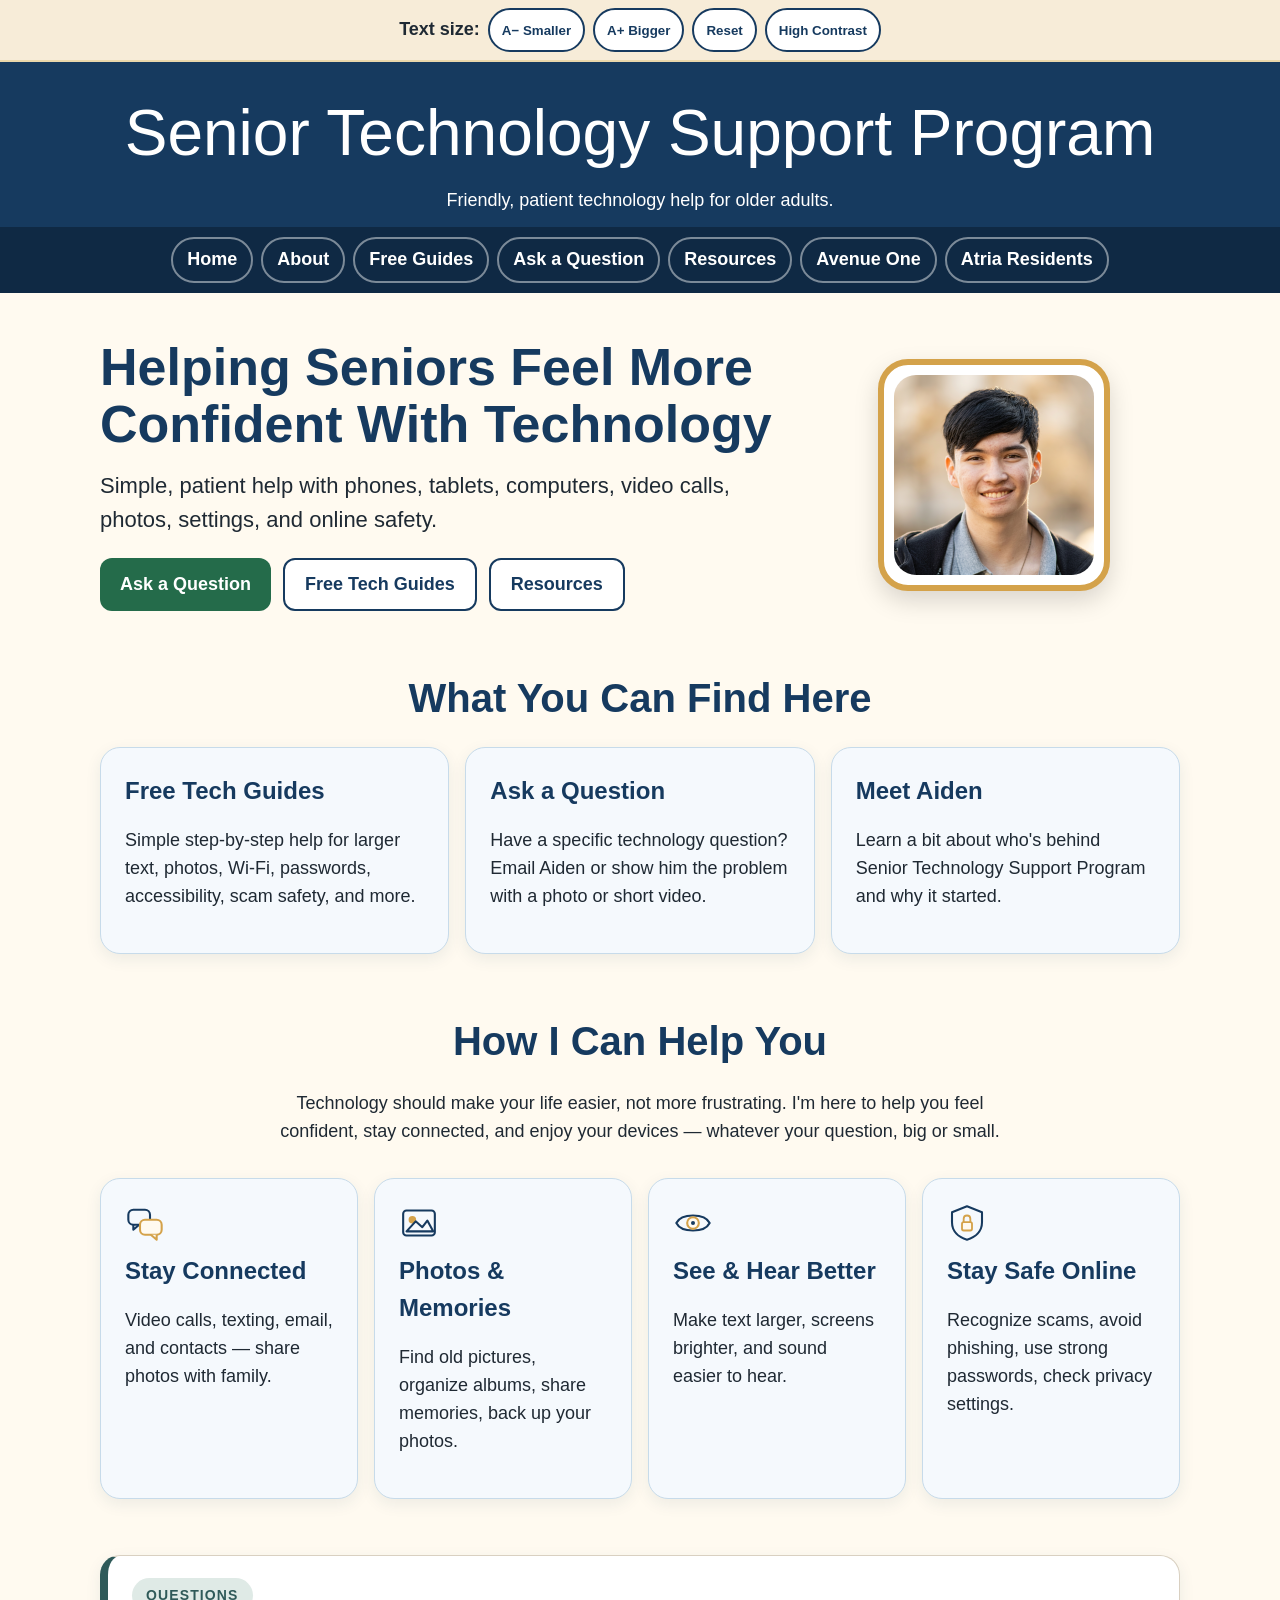
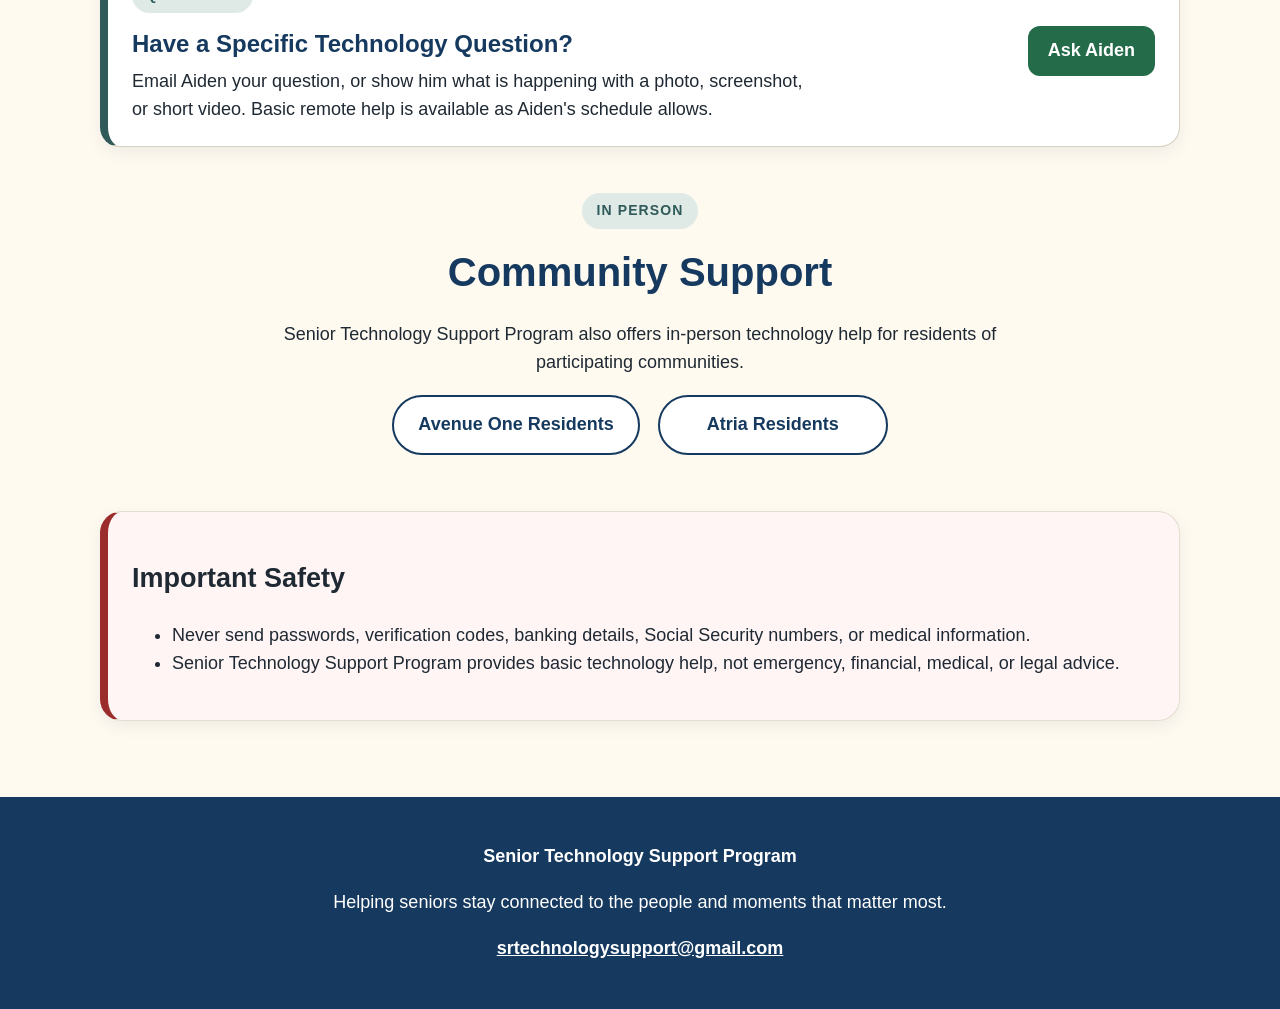
==== index.html @ 153399c8 "Add files via upload" ====
<!doctype html><html lang="en"><head><meta charset="utf-8"><meta name="viewport" content="width=device-width,initial-scale=1">
<title>Home | Senior Technology Support Program</title>
<meta name="description" content="Free, friendly technology help for seniors — simple guides, email support, and practical help with phones, tablets, computers, photos, settings, and online safety.">
<meta property="og:title" content="Senior Technology Support Program — Friendly Tech Help for Seniors">
<meta property="og:description" content="Free, friendly technology help for seniors — simple guides for phones, tablets, texting, video calls, and online safety.">
<meta property="og:type" content="website">
<meta property="og:url" content="https://seniortechsupport.github.io/index.html">
<meta property="og:image" content="https://seniortechsupport.github.io/assets/aiden.png">
<link rel="icon" href="data:image/svg+xml,%3Csvg xmlns='http://www.w3.org/2000/svg' viewBox='0 0 64 64'%3E%3Crect width='64' height='64' rx='14' fill='%23163a5f'/%3E%3Ctext x='32' y='43' font-size='28' font-family='Arial' fill='white' text-anchor='middle' font-weight='700'%3EST%3C/text%3E%3C/svg%3E">
<link rel="stylesheet" href="assets/style.css"></head><body>
<a class="skip-link" href="#main-content">Skip to main content</a>
<div class="accessibility"><strong>Text size:</strong>
<button onclick="changeTextSize(-1)">A− Smaller</button><button onclick="changeTextSize(1)">A+ Bigger</button><button onclick="resetTextSize()">Reset</button>
<button id="contrastToggle" onclick="toggleContrast()">High Contrast</button></div>
<header><div class="brand"><h1>Senior Technology Support Program</h1><p>Friendly, patient technology help for older adults.</p></div>
<nav>
<a href="index.html">Home</a><a href="about.html">About</a><a href="guides.html">Free Guides</a>
<a href="request-help.html">Ask a Question</a><a href="resources.html">Resources</a><a href="avenue-one/index.html">Avenue One</a><a href="atria/index.html">Atria Residents</a>
</nav></header>
<main id="main-content">
<div class="container"><section class="hero">
<div><h2>Helping Seniors Feel More Confident With Technology</h2>
<p>Simple, patient help with phones, tablets, computers, video calls, photos, settings, and online safety.</p>
<div class="buttons"><a class="btn green" href="request-help.html">Ask a Question</a>
<a class="btn secondary" href="guides.html">Free Tech Guides</a>
<a class="btn secondary" href="resources.html">Resources</a></div></div>
<div class="photo"><img src="assets/aiden.png" alt="Aiden O'Neill smiling"></div>
</section>

<section><h2 class="section-title">What You Can Find Here</h2><div class="grid">
<a class="tile" href="guides.html"><h3>Free Tech Guides</h3><p>Simple step-by-step help for larger text, photos, Wi-Fi, passwords, accessibility, scam safety, and more.</p></a>
<a class="tile" href="request-help.html"><h3>Ask a Question</h3><p>Have a specific technology question? Email Aiden or show him the problem with a photo or short video.</p></a>
<a class="tile" href="about.html"><h3>Meet Aiden</h3><p>Learn a bit about who's behind Senior Technology Support Program and why it started.</p></a>
</div></section>
<section id="help"><h2 class="section-title">How I Can Help You</h2>
<p style="text-align:center;max-width:720px;margin:0 auto">Technology should make your life easier, not more frustrating. I'm here to help you feel confident, stay connected, and enjoy your devices — whatever your question, big or small.</p>
<div class="grid" style="margin-top:32px">
<div class="tile"><svg viewBox="0 0 48 48" width="40" height="40"><rect x="4" y="8" width="26" height="18" rx="6" fill="none" stroke="#163a5f" stroke-width="2.5"/><path d="M10,26 L10,32 L17,26" fill="none" stroke="#163a5f" stroke-width="2.5" stroke-linejoin="round"/><rect x="18" y="20" width="26" height="18" rx="6" fill="#fffaf0" stroke="#d4a24a" stroke-width="2.5"/><path d="M38,38 L38,44 L31,38" fill="#fffaf0" stroke="#d4a24a" stroke-width="2.5" stroke-linejoin="round"/></svg>
<h3>Stay Connected</h3><p>Video calls, texting, email, and contacts — share photos with family.</p></div>
<div class="tile"><svg viewBox="0 0 48 48" width="40" height="40"><rect x="5" y="9" width="38" height="30" rx="4" fill="none" stroke="#163a5f" stroke-width="2.5"/><circle cx="16" cy="20" r="4.5" fill="#d4a24a"/><path d="M9,34 L20,22 L28,29 L34,21 L41,34 Z" fill="none" stroke="#163a5f" stroke-width="2.5" stroke-linejoin="round"/></svg>
<h3>Photos &amp; Memories</h3><p>Find old pictures, organize albums, share memories, back up your photos.</p></div>
<div class="tile"><svg viewBox="0 0 48 48" width="40" height="40"><path d="M4,24 C10,12 38,12 44,24 C38,36 10,36 4,24 Z" fill="none" stroke="#163a5f" stroke-width="2.5" stroke-linejoin="round"/><circle cx="24" cy="24" r="7" fill="#fffaf0" stroke="#d4a24a" stroke-width="2.5"/><circle cx="24" cy="24" r="2.4" fill="#163a5f"/></svg>
<h3>See &amp; Hear Better</h3><p>Make text larger, screens brighter, and sound easier to hear.</p></div>
<div class="tile"><svg viewBox="0 0 48 48" width="40" height="40"><path d="M24,4 L42,11 L42,23 C42,34 34,41 24,44 C14,41 6,34 6,23 L6,11 Z" fill="none" stroke="#163a5f" stroke-width="2.5" stroke-linejoin="round"/><rect x="18" y="23" width="12" height="10" rx="2" fill="#fffaf0" stroke="#d4a24a" stroke-width="2.2"/><path d="M20,23 L20,19 Q20,15 24,15 Q28,15 28,19 L28,23" fill="none" stroke="#d4a24a" stroke-width="2.2"/></svg>
<h3>Stay Safe Online</h3><p>Recognize scams, avoid phishing, use strong passwords, check privacy settings.</p></div>
</div>
</section>
<section><div class="shared-help-strip"><div><span class="section-kicker">Questions</span>
<h3>Have a Specific Technology Question?</h3>
<p>Email Aiden your question, or show him what is happening with a photo, screenshot, or short video. Basic remote help is available as Aiden's schedule allows.</p>
</div><a class="btn green" href="request-help.html#remote-options">Ask Aiden</a></div></section>
<section id="communities" class="inperson-footer-section">
<div style="text-align:center"><span class="section-kicker">In Person</span></div>
<h2 class="section-title">Community Support</h2>
<p style="text-align:center;max-width:760px;margin:0 auto 16px">Senior Technology Support Program also offers in-person technology help for residents of participating communities.</p>
<div class="community-bubble-links">
<a class="community-bubble" href="avenue-one/index.html">Avenue One Residents</a>
<a class="community-bubble" href="atria/index.html">Atria Residents</a>
</div>
</section>
<section><div class="card safety"><h2>Important Safety</h2><ul>
<li>Never send passwords, verification codes, banking details, Social Security numbers, or medical information.</li>
<li>Senior Technology Support Program provides basic technology help, not emergency, financial, medical, or legal advice.</li>
</ul></div></section></div>
</main>
<footer><p><strong>Senior Technology Support Program</strong></p>
<p>Helping seniors stay connected to the people and moments that matter most.</p>
<p><a href="mailto:srtechnologysupport@gmail.com">srtechnologysupport@gmail.com</a></p></footer>
<script src="assets/site.js"></script>
</body></html>
---- assets/style.css ----
:root{
  --navy:#163a5f; --navy2:#0f2944; --sky:#e7f2fb; --cream:#fffaf0;
  --gold:#d4a24a; --text:#1f2933; --muted:#5b6670; --white:#fff;
  --green:#246b4a; --sage:#dfeae6; --sage-dark:#2f5a59; --red:#9b2c2c; --font-scale:1;
}
*{box-sizing:border-box}
html{scroll-behavior:smooth}
body{margin:0;font-family:Arial,Helvetica,sans-serif;background:var(--cream);color:var(--text);
font-size:calc(18px * var(--font-scale));line-height:1.55}
a{color:var(--navy);font-weight:700}
a:focus,button:focus{outline:3px solid var(--gold);outline-offset:3px}
.accessibility{position:sticky;top:0;z-index:50;background:#f7ecd8;border-bottom:2px solid #ead7ab;
padding:8px 12px;display:flex;justify-content:center;gap:8px;flex-wrap:wrap;align-items:center}
.accessibility button{background:#fff;color:var(--navy);border:2px solid var(--navy);padding:8px 12px;
border-radius:999px;font-weight:700;cursor:pointer}
header{background:var(--navy);color:#fff}
.brand{width:min(1080px,92%);margin:auto;padding:22px 0 12px;text-align:center}
.brand h1{margin:0;font-size:clamp(34px,6vw,64px);font-weight:400}
.brand p{margin:4px 0 0}
nav{background:var(--navy2);display:flex;justify-content:center;gap:8px;flex-wrap:wrap;padding:10px}
nav a{color:#fff;text-decoration:none;padding:7px 14px;border-radius:999px;border:2px solid rgba(255,255,255,.45)}
nav a:hover{background:rgba(255,255,255,.15);border-color:#fff}
.container{width:min(1080px,92%);margin:auto}
.hero{display:grid;grid-template-columns:1.45fr .8fr;gap:32px;align-items:center;padding:46px 0 28px}
.hero h2{font-size:clamp(34px,5vw,52px);line-height:1.1;margin:0 0 16px;color:var(--navy)}
.hero p{font-size:calc(22px * var(--font-scale));margin:0 0 18px}
.photo{max-width:330px;margin:auto;background:#fff;border:6px solid var(--gold);border-radius:30px;padding:10px;
box-shadow:0 10px 25px rgba(0,0,0,.15)}
.photo img{width:100%;display:block;border-radius:22px}
.buttons{display:flex;gap:12px;flex-wrap:wrap;margin-top:20px}
.btn{display:inline-block;text-decoration:none;background:var(--navy);color:#fff;padding:14px 20px;border-radius:12px}
.btn.secondary{background:#fff;color:var(--navy);border:2px solid var(--navy)}
.btn.green{background:var(--green)}
section{padding:28px 0}
h2.section-title{text-align:center;color:var(--navy);font-size:clamp(30px,4vw,40px);margin:0 0 18px}
.card{background:#fff;border:1px solid #e4dccf;border-radius:22px;padding:24px;box-shadow:0 6px 20px rgba(0,0,0,.07);margin-bottom:18px}
.grid{display:grid;grid-template-columns:repeat(auto-fit,minmax(240px,1fr));gap:16px}
.tile{background:var(--sky);border:1px solid #b9d4e8;border-radius:20px;padding:20px;display:block;text-decoration:none;color:var(--text);transition:box-shadow .15s,transform .15s}
.tile h3{color:var(--navy);margin:0 0 8px;font-size:calc(23px * var(--font-scale))}
a.tile:hover,a.tile:focus{box-shadow:0 8px 20px rgba(0,0,0,.12);transform:translateY(-2px)}
a.tile p{color:var(--text);font-weight:400}
.tile-cta{color:var(--navy) !important;font-weight:700 !important;margin-top:10px !important}
.notice{background:#fff4dc;border:3px solid var(--gold);text-align:center}
.badge{display:inline-block;background:var(--green);color:#fff;padding:7px 12px;border-radius:999px;font-weight:700}
.session-grid{display:grid;grid-template-columns:repeat(auto-fit,minmax(230px,1fr));gap:14px;margin-top:16px}
.session{background:#fff;border:1px solid #ead7ab;border-radius:16px;padding:18px}
.session strong{display:block;color:var(--navy);font-size:calc(22px * var(--font-scale))}
details{background:#fff;border:2px solid #b9d4e8;border-radius:18px;padding:14px 18px;margin-bottom:14px;transition:box-shadow .15s}
details[open]{box-shadow:0 6px 18px rgba(0,0,0,.08)}
summary{cursor:pointer;font-weight:700;color:var(--navy);font-size:calc(21px * var(--font-scale));
list-style:none;display:flex;align-items:center;justify-content:space-between;gap:14px;padding:6px 4px;flex-wrap:wrap;border-radius:12px}
summary::-webkit-details-marker{display:none}
summary::marker{content:""}
summary:hover,summary:focus{background:var(--sky)}
summary::after{content:"▼ Tap to Open";flex-shrink:0;font-size:calc(15px * var(--font-scale));font-weight:700;
color:#fff;background:var(--navy);padding:8px 14px;border-radius:999px;white-space:nowrap}
details[open] summary::after{content:"▲ Tap to Close";background:var(--green)}
details ol,details ul{margin-top:14px}
.safety{border-left:8px solid var(--red);background:#fff5f5}
.note{background:#f4f9ff;border-left:6px solid #b9d4e8;padding:14px 16px;border-radius:12px}
footer{background:var(--navy);color:#fff;text-align:center;padding:28px 18px;margin-top:30px}
footer a{color:#fff}
ul.clean{padding-left:20px}
.page-head{padding:38px 0 14px;text-align:center}
.page-head h2{font-size:clamp(34px,5vw,48px);color:var(--navy);margin:0 0 8px}
.resource-list a{display:block;margin:8px 0}
@media(max-width:760px){.hero{grid-template-columns:1fr;text-align:center}.buttons{justify-content:center}}
@media print{.accessibility,nav,.buttons,.guide-actions,.modal-nav,.modal-close{display:none !important}body{background:#fff;font-size:12pt}.card,details{box-shadow:none}}

/* Picture guides */
.eyebrow{color:var(--gold);font-weight:700;letter-spacing:.03em;margin-bottom:6px}
.guides-grid{display:grid;grid-template-columns:repeat(3,1fr);gap:28px;margin-top:28px}
@media(max-width:900px){.guides-grid{grid-template-columns:repeat(2,1fr)}}
@media(max-width:600px){.guides-grid{grid-template-columns:1fr}}
.guide-card{background:var(--sky);border:1px solid #b9d4e8;border-radius:20px;padding:20px;display:flex;flex-direction:column;gap:12px;
box-shadow:0 4px 14px rgba(22,58,95,.08);transition:transform .15s,box-shadow .15s}
.guide-card:hover{transform:translateY(-2px);box-shadow:0 8px 20px rgba(22,58,95,.14)}
.guide-card h3{margin:2px 0 0;color:var(--navy);font-size:calc(21px * var(--font-scale))}
.guide-thumb{background:#0f1f3d;border-radius:12px;padding:10px;cursor:pointer;border:none;width:100%;max-width:200px;margin:0 auto;display:block}
.guide-thumb:hover{outline:2px solid var(--navy)}
.guide-thumb:focus{outline:3px solid var(--gold);outline-offset:3px}
.guide-thumb svg{width:100%;height:auto;display:block;border-radius:6px}
.step-count{font-size:calc(14px * var(--font-scale));font-weight:700;color:#b9791f;margin:-4px 0 0;text-align:center}
.guide-card p.caption{margin:0;font-size:calc(16px * var(--font-scale));color:var(--text)}
.guide-actions{display:flex;gap:8px;flex-wrap:wrap;margin-top:auto}
.chip-btn{background:#fff;border:2px solid var(--navy);color:var(--navy);border-radius:999px;padding:8px 14px;font-weight:700;font-size:calc(15px * var(--font-scale));cursor:pointer}
.chip-btn:hover{background:var(--sky)}
.modal-backdrop{display:none;position:fixed;inset:0;background:rgba(6,14,32,.82);z-index:1000;align-items:center;justify-content:center;padding:20px}
.modal-backdrop.open{display:flex}
.modal{background:#fff;border-radius:20px;max-width:420px;width:100%;padding:20px;max-height:94vh;overflow:auto;position:relative}
.modal-close{position:absolute;top:12px;right:12px;background:var(--navy);color:#fff;border:none;border-radius:50%;width:44px;height:44px;font-size:1.3rem;cursor:pointer}
.modal h3{margin-top:0;padding-right:40px;color:var(--navy)}
#modalSvgHolder{max-width:210px;margin:0 auto}
#modalSvgHolder svg{width:100%;height:auto;display:block}
.modal-caption{font-size:calc(18px * var(--font-scale));margin:12px 0}
.modal-nav{display:flex;justify-content:space-between;gap:10px;margin-top:16px}
.modal-nav button{flex:1;padding:14px;border-radius:12px;font-weight:800;font-size:calc(17px * var(--font-scale));cursor:pointer;border:2px solid var(--navy);background:#fff;color:var(--navy)}
.modal-nav button:disabled{opacity:.35;cursor:default}
.modal-nav button.primary{background:var(--navy);color:#fff}
.step-dots{text-align:center;font-weight:700;color:var(--navy);margin-top:6px}

/* Help request form */
.help-form{display:flex;flex-direction:column;gap:18px;max-width:520px;margin:20px auto 0}
.help-form label{font-weight:700;color:var(--navy);font-size:calc(17px * var(--font-scale));display:flex;flex-direction:column;gap:6px}
.help-form input,.help-form select,.help-form textarea{font-size:calc(17px * var(--font-scale));padding:12px 14px;
border:2px solid #b9d4e8;border-radius:10px;font-family:inherit;color:var(--text);background:#fff;width:100%}
.help-form textarea{resize:vertical}
.help-form button{align-self:flex-start;font-size:calc(17px * var(--font-scale));padding:14px 26px;border:none;border-radius:12px;cursor:pointer;margin-top:6px}

/* High contrast mode */
body.contrast{background:#0a1420;color:#f5f5f5}
body.contrast a{color:#9fc4ff}
body.contrast .accessibility{background:#000;border-bottom-color:#444}
body.contrast .accessibility button{background:#000;color:#fff;border-color:#fff}
body.contrast header{background:#000}
body.contrast .brand p{color:#f5f5f5}
body.contrast nav{background:#000}
body.contrast nav a{color:#fff;border-color:rgba(255,255,255,.5)}
body.contrast nav a:hover{background:rgba(255,255,255,.25);border-color:#fff}
body.contrast .hero h2{color:#ffd166}
body.contrast .hero p{color:#f5f5f5}
body.contrast .photo{border-color:#ffd166;background:#000}
body.contrast .btn{background:#ffd166;color:#0a1420}
body.contrast .btn.secondary{background:#000;color:#fff;border:2px solid #fff}
body.contrast .btn.green{background:#5ec98d;color:#04150c}
body.contrast h2.section-title{color:#ffd166}
body.contrast .page-head h2{color:#ffd166}
body.contrast .card{background:#111;border-color:#444;color:#f5f5f5}
body.contrast .tile{background:#111;border-color:#555}
body.contrast .tile h3{color:#ffd166}
body.contrast a.tile{color:#f5f5f5}
body.contrast .tile p{color:#e5e5e5}
body.contrast .tile li{color:#e5e5e5}
body.contrast .tile-cta{color:#9fc4ff !important}
body.contrast a.tile:hover,body.contrast a.tile:focus{box-shadow:0 0 0 2px #ffd166}
body.contrast .notice{background:#1a1400;border-color:#ffd166}
body.contrast .badge{background:#5ec98d;color:#04150c}
body.contrast .session{background:#111;border-color:#555}
body.contrast .session strong{color:#ffd166}
body.contrast details{background:#111;border-color:#555}
body.contrast summary{color:#ffd166}
body.contrast summary:hover,body.contrast summary:focus{background:#1a1a1a}
body.contrast summary::after{background:#ffd166;color:#0a1420}
body.contrast details[open] summary::after{background:#5ec98d;color:#04150c}
body.contrast .safety{background:#1a0000;border-left-color:#ff8080}
body.contrast .note{background:#001522;border-left-color:#9fc4ff;color:#f5f5f5}
body.contrast footer{background:#000}
body.contrast footer a{color:#fff}
body.contrast .resource-list a{color:#9fc4ff}
body.contrast .eyebrow{color:#f0c26a}
body.contrast .guide-card{background:#111;border-color:#555}
body.contrast .guide-card h3{color:#ffd166}
body.contrast .step-count{color:#f0c26a}
body.contrast .guide-card p.caption{color:#e5e5e5}
body.contrast .chip-btn{color:#9fc4ff;border-color:#9fc4ff}
body.contrast .chip-btn:hover{background:#1a1a1a}
body.contrast .modal{background:#111;color:#f5f5f5}
body.contrast .modal h3{color:#ffd166}
body.contrast .step-dots{color:#ffd166}
body.contrast .modal-nav button{border-color:#9fc4ff;color:#9fc4ff;background:#111}
body.contrast .modal-nav button.primary{background:#ffd166;color:#0a1420;border-color:#ffd166}
body.contrast .help-form label{color:#ffd166}
body.contrast .help-form input,body.contrast .help-form select,body.contrast .help-form textarea{background:#111;color:#f5f5f5;border-color:#555}

/* Past session history is intentionally quieter than upcoming sessions. */
.past-sessions { margin-top: 8px; padding-top: 6px; }
.past-sessions > details { border: 1px solid #ddd6c9; background: rgba(255,255,255,.45); }
.past-sessions > details > summary { color: var(--muted); font-size: calc(18px * var(--font-scale)); }


/* Shared Senior Technology Support Program refinements */
.section-kicker{display:inline-block;background:var(--sage);color:var(--sage-dark);padding:7px 14px;border-radius:999px;font-weight:800;letter-spacing:.08em;text-transform:uppercase;font-size:calc(14px * var(--font-scale));margin-bottom:12px}
.shared-help-strip{background:#fff;border:1px solid #d9d0c1;border-left:8px solid var(--sage-dark);border-radius:20px;padding:22px 24px;display:flex;align-items:center;justify-content:space-between;gap:20px;flex-wrap:wrap;box-shadow:0 5px 16px rgba(0,0,0,.06)}
.shared-help-strip h3{color:var(--navy);margin:0 0 6px;font-size:calc(24px * var(--font-scale))}.shared-help-strip p{margin:0;max-width:690px}
.community-grid{display:grid;grid-template-columns:repeat(2,minmax(260px,1fr));gap:18px}.community-card{background:#fff;border:2px solid #d9d0c1;border-radius:22px;padding:24px;text-decoration:none;color:var(--text);box-shadow:0 5px 16px rgba(0,0,0,.06)}.community-card:hover,.community-card:focus{transform:translateY(-2px);box-shadow:0 9px 22px rgba(0,0,0,.10)}.community-card h3{color:var(--navy);margin:0 0 8px}.community-card .mini-label{display:inline-block;background:var(--sage);color:var(--sage-dark);padding:5px 10px;border-radius:999px;font-size:calc(13px * var(--font-scale));font-weight:800;margin-bottom:10px}
.remote-grid{display:grid;grid-template-columns:repeat(2,minmax(260px,1fr));gap:16px}.remote-card{background:#fff;border:2px solid #ddd3c1;border-radius:20px;padding:22px}.remote-card h3{color:var(--navy);margin:0 0 8px}.remote-card .best-for{display:inline-block;background:#fff4dc;border:1px solid var(--gold);border-radius:10px;padding:6px 10px;font-weight:700;color:var(--navy);margin:4px 0 10px}.remote-card p{margin:6px 0}.remote-card .card-link{display:inline-block;margin-top:10px;color:var(--sage-dark);font-weight:800}
.check-list{list-style:none;padding:0;margin:16px 0}.check-list li{position:relative;padding-left:34px;margin:12px 0}.check-list li:before{content:'✓';position:absolute;left:0;top:0;background:var(--sage);color:var(--sage-dark);width:24px;height:24px;border-radius:50%;display:grid;place-items:center;font-weight:900}
.quick-fixes details{border-color:#d9d0c1}.quick-fixes summary::after{content:'+';background:transparent;color:var(--sage-dark);font-size:1.4em;padding:0 6px}.quick-fixes details[open] summary::after{content:'−';background:transparent;color:var(--sage-dark)}
.community-links{margin-top:24px}.community-links .tile{background:#fff;border-color:#d9d0c1}.community-links .tile:nth-child(2){border-top:5px solid var(--sage-dark)}
body.contrast .section-kicker,body.contrast .community-card .mini-label{background:#5ec98d;color:#04150c}body.contrast .shared-help-strip{background:#111;border-color:#555}body.contrast .remote-card,body.contrast .community-card{background:#111;border-color:#555;color:#f5f5f5}
@media(max-width:760px){.community-grid,.remote-grid{grid-template-columns:1fr}.shared-help-strip{align-items:flex-start}}


/* Lower-key links to in-person communities on the public homepage. */
.inperson-footer-section{padding-top:18px}
.community-text-links{display:flex;justify-content:center;gap:14px;align-items:center;flex-wrap:wrap;margin:8px 0 0}
.community-text-links a{font-size:calc(18px * var(--font-scale));text-decoration:none}
.community-text-links span{color:var(--muted)}

/* Avenue One visit calendar: preserves the program record without
   making previous visits compete with the next upcoming session. */
.visit-calendar-section{margin-top:44px;padding-top:20px;border-top:1px solid #e4dccf}
.visit-calendar-details{background:rgba(255,255,255,.52);border:1px solid #ddd6c9}
.visit-calendar-details > summary{color:var(--muted);font-size:calc(18px * var(--font-scale))}
.visit-year{margin:18px 0 28px}
.visit-year h3{color:var(--navy);margin:0 0 10px}
.visit-month-grid{display:grid;grid-template-columns:repeat(6,minmax(88px,1fr));gap:10px}
.visit-month{background:#fff;border:1px solid #e1d9cc;border-radius:14px;padding:10px;text-align:center;min-height:74px}
.visit-month strong{display:block;color:var(--navy);font-size:calc(14px * var(--font-scale));margin-bottom:8px}
.visit-dates{display:flex;justify-content:center;gap:5px;flex-wrap:wrap}
.visit-date{display:inline-flex;align-items:center;justify-content:center;min-width:28px;height:28px;padding:0 6px;border-radius:999px;background:var(--sage);color:var(--sage-dark);font-weight:800;font-size:calc(13px * var(--font-scale))}
.visit-none{color:#bbb}
body.contrast .visit-month{background:#111;border-color:#555}
body.contrast .visit-date{background:#5ec98d;color:#04150c}
@media(max-width:800px){.visit-month-grid{grid-template-columns:repeat(3,minmax(88px,1fr))}}
@media(max-width:480px){.visit-month-grid{grid-template-columns:repeat(2,minmax(88px,1fr))}}


/* Homepage community links — large, senior-friendly bubble buttons */
.community-bubble-links{
  display:flex; justify-content:center; gap:18px; flex-wrap:wrap; margin-top:18px;
}
.community-bubble{
  display:inline-flex; align-items:center; justify-content:center;
  min-width:220px; min-height:58px; padding:14px 22px;
  border:2px solid var(--navy); border-radius:999px;
  background:#fff; color:var(--navy); text-decoration:none; font-weight:800;
  font-size:calc(18px * var(--font-scale));
}
.community-bubble:hover{background:var(--sky)}
body.contrast .community-bubble{background:#111;color:#fff;border-color:#fff}

/* Interactive Avenue One month-by-month calendar */
.interactive-calendar-card{
  background:#fff; border:1px solid #dfd5c5; border-radius:22px;
  padding:20px; box-shadow:0 6px 18px rgba(0,0,0,.06);
  max-width:860px; margin:0 auto;
}
.calendar-toolbar{
  display:grid; grid-template-columns:auto 1fr auto; gap:14px; align-items:center; margin-bottom:16px;
}
.calendar-month-label{
  margin:0; text-align:center; color:var(--navy); font-size:calc(24px * var(--font-scale));
}
.calendar-nav{
  background:#fff; color:var(--navy); border:2px solid var(--navy);
  border-radius:999px; padding:10px 16px; font-weight:800; cursor:pointer;
}
.calendar-nav:disabled{opacity:.35; cursor:not-allowed}
.calendar-weekdays,.calendar-grid{
  display:grid; grid-template-columns:repeat(7,1fr); gap:8px;
}
.calendar-weekdays{
  color:var(--muted); font-weight:800; text-align:center; margin-bottom:8px;
  font-size:calc(14px * var(--font-scale));
}
.calendar-cell{
  min-height:64px; border:1px solid #e7dfd2; border-radius:14px;
  display:flex; align-items:center; justify-content:center; background:#fff;
}
.calendar-blank{border-color:transparent;background:transparent}
.calendar-day-number{
  width:40px;height:40px;border-radius:12px;display:flex;align-items:center;justify-content:center;
  font-weight:700;color:var(--text);
}
.calendar-cell.has-visit{background:var(--sage)}
.calendar-cell.has-visit .calendar-day-number{
  background:var(--sage-dark); color:#fff; font-weight:900;
}
.calendar-legend{
  display:flex;align-items:center;justify-content:center;gap:8px;color:var(--muted);margin:16px 0 0;
}
.calendar-dot{
  width:16px;height:16px;border-radius:4px;background:var(--sage-dark);display:inline-block;
}
body.contrast .interactive-calendar-card{background:#111;border-color:#555}
body.contrast .calendar-cell{background:#111;border-color:#555}
body.contrast .calendar-cell.has-visit{background:#214c39}
body.contrast .calendar-day-number{color:#fff}
@media(max-width:650px){
  .calendar-toolbar{grid-template-columns:1fr 1fr;grid-template-areas:"label label" "prev next"}
  .calendar-month-label{grid-area:label}
  #calPrev{grid-area:prev} #calNext{grid-area:next}
  .calendar-cell{min-height:48px}
  .calendar-day-number{width:34px;height:34px}
}


/* ============================================================
   FINAL ACCESSIBILITY + SENIOR-USABILITY PASS
   ============================================================ */

/* Screen-reader/keyboard skip link */
.skip-link{
  position:absolute;
  left:12px;
  top:-60px;
  z-index:9999;
  background:#fff;
  color:var(--navy);
  border:3px solid var(--navy);
  border-radius:10px;
  padding:10px 14px;
  font-weight:800;
  text-decoration:none;
}
.skip-link:focus{top:12px}
body.contrast .skip-link{background:#000;color:#fff;border-color:#ffd166}

/* Strong keyboard focus */
a:focus-visible,
button:focus-visible,
input:focus-visible,
select:focus-visible,
textarea:focus-visible,
summary:focus-visible{
  outline:3px solid var(--gold);
  outline-offset:3px;
}
body.contrast a:focus-visible,
body.contrast button:focus-visible,
body.contrast input:focus-visible,
body.contrast select:focus-visible,
body.contrast textarea:focus-visible,
body.contrast summary:focus-visible{
  outline-color:#ffd166;
}

/* Tap targets */
nav a,.btn,.chip-btn,.calendar-nav,.accessibility button{
  min-height:44px;
  display:inline-flex;
  align-items:center;
  justify-content:center;
}

/* High contrast coverage for newer components */
body.contrast .shared-help-strip,
body.contrast .remote-card,
body.contrast .community-card,
body.contrast .interactive-calendar-card,
body.contrast .visit-calendar-details,
body.contrast .community-bubble{
  background:#111 !important;
  border-color:#666 !important;
  color:#f5f5f5 !important;
}
body.contrast .shared-help-strip h3,
body.contrast .remote-card h3,
body.contrast .community-card h3,
body.contrast .card h2,
body.contrast .card h3,
body.contrast .calendar-month-label{
  color:#ffd166 !important;
}
body.contrast .shared-help-strip p,
body.contrast .remote-card p,
body.contrast .community-card p,
body.contrast .calendar-legend,
body.contrast .calendar-weekdays,
body.contrast .community-bubble,
body.contrast [style*="color:var(--muted)"]{
  color:#f5f5f5 !important;
}
body.contrast .remote-card .best-for{
  background:#2a2100;
  border-color:#ffd166;
  color:#fff4c2;
}
body.contrast .remote-card .card-link,
body.contrast .community-text-links a{
  color:#9fc4ff !important;
}
body.contrast .calendar-nav{
  background:#000;
  color:#fff;
  border-color:#fff;
}
body.contrast .calendar-nav:disabled{color:#aaa;border-color:#777}
body.contrast .calendar-cell{
  background:#111;
  border-color:#555;
}
body.contrast .calendar-cell.has-visit{background:#214c39}
body.contrast .calendar-cell.has-visit .calendar-day-number{background:#5ec98d;color:#04150c}
body.contrast .calendar-day-number{color:#fff}
body.contrast .calendar-dot{background:#5ec98d}
body.contrast .quick-fixes summary::after{color:#ffd166}
body.contrast .check-list li:before{background:#5ec98d;color:#04150c}

/* Make community links clearer and less crowded */
.community-bubble-links{
  display:flex;
  justify-content:center;
  gap:18px;
  flex-wrap:wrap;
  margin-top:18px;
}
.community-bubble{
  min-width:230px;
  min-height:60px;
  padding:14px 24px;
  border:2px solid var(--navy);
  border-radius:999px;
  background:#fff;
  color:var(--navy);
  text-decoration:none;
  font-weight:800;
  text-align:center;
}

/* Guide-print utility */
.print-guide{
  margin-top:14px;
}
@media print{
  .skip-link,.accessibility,nav,.print-guide,.site-footer-actions{display:none !important}
}


/* ============================================================
   SENIOR-FRIENDLY GUIDE FINDER + ACCESSIBILITY MINI-GUIDES
   ============================================================ */
.guide-section-intro{
  text-align:center;
  max-width:760px;
  margin:0 auto 20px;
  color:var(--muted);
}
.guide-start-grid{
  display:grid;
  grid-template-columns:repeat(3,minmax(220px,1fr));
  gap:16px;
  margin-top:24px;
}
.guide-start-card{
  display:flex;
  flex-direction:column;
  gap:6px;
  min-height:118px;
  padding:20px;
  border:2px solid var(--blue-border, #b9d4e8);
  border-radius:20px;
  background:#fff;
  text-decoration:none;
  color:var(--text);
}
.guide-start-card strong{
  color:var(--navy);
  font-size:calc(21px * var(--font-scale));
}
.guide-start-card span{color:var(--muted)}
.guide-start-card:hover{background:var(--sky);border-color:var(--navy)}
.mini-guides-section{margin-top:10px}
.mini-guide{
  background:#fff;
  border:2px solid #b9d4e8;
  border-radius:20px;
  margin-bottom:14px;
  overflow:hidden;
}
.mini-guide > summary{
  list-style:none;
  cursor:pointer;
  padding:20px 22px;
  display:flex;
  flex-direction:column;
  gap:3px;
  color:var(--navy);
}
.mini-guide > summary::-webkit-details-marker{display:none}
.mini-guide > summary span{
  font-size:calc(22px * var(--font-scale));
  font-weight:800;
}
.mini-guide > summary small{
  font-size:calc(16px * var(--font-scale));
  color:var(--muted);
  font-weight:600;
}
.mini-guide > summary::after{
  content:"Open guide +";
  align-self:flex-start;
  margin-top:8px;
  font-size:calc(14px * var(--font-scale));
  color:var(--sage-dark);
  font-weight:800;
}
.mini-guide[open] > summary::after{content:"Close guide −"}
.mini-guide-body{
  border-top:1px solid #dbe5ea;
  padding:22px;
}
.platform-grid{
  display:grid;
  grid-template-columns:repeat(2,minmax(0,1fr));
  gap:18px;
}
.platform-card{
  background:#f7fbfe;
  border:1px solid #c9dde9;
  border-radius:16px;
  padding:18px;
}
.platform-card h3{margin-top:0;color:var(--navy)}
.platform-card li{margin-bottom:9px}
.aiden-tip{
  margin:20px 0;
  border-left:6px solid var(--gold);
  background:#fff8e8;
  border-radius:10px;
  padding:14px 16px;
}
.mini-guide-actions{
  display:flex;
  gap:12px;
  flex-wrap:wrap;
  align-items:center;
}
body.contrast .guide-start-card,
body.contrast .mini-guide,
body.contrast .platform-card{
  background:#111 !important;
  border-color:#666 !important;
  color:#f5f5f5 !important;
}
body.contrast .guide-start-card strong,
body.contrast .mini-guide > summary,
body.contrast .platform-card h3{
  color:#ffd166 !important;
}
body.contrast .guide-start-card span,
body.contrast .mini-guide > summary small,
body.contrast .guide-section-intro{
  color:#f5f5f5 !important;
}
body.contrast .mini-guide-body{border-color:#666}
body.contrast .aiden-tip{
  background:#2a2100;
  border-color:#ffd166;
  color:#fff4c2;
}
body.contrast .mini-guide > summary::after{color:#9fc4ff}
@media(max-width:800px){
  .guide-start-grid{grid-template-columns:repeat(2,minmax(0,1fr))}
  .platform-grid{grid-template-columns:1fr}
}
@media(max-width:520px){
  .guide-start-grid{grid-template-columns:1fr}
}


/* Cleaner senior-friendly help chooser */
.guide-choice-grid{
  display:grid;
  grid-template-columns:repeat(2,minmax(0,1fr));
  gap:16px;
  max-width:900px;
  margin:24px auto 0;
}
.guide-choice-card{
  display:flex;
  align-items:center;
  gap:16px;
  min-height:110px;
  padding:18px 20px;
  background:#fff;
  border:2px solid #b9d4e8;
  border-radius:20px;
  text-decoration:none;
  color:var(--text);
}
.guide-choice-card:hover{
  background:var(--sky);
  border-color:var(--navy);
}
.guide-choice-icon{
  flex:0 0 auto;
  width:48px;
  height:48px;
  display:flex;
  align-items:center;
  justify-content:center;
  border-radius:14px;
  background:#edf5f8;
  font-size:28px;
}
.guide-choice-copy{
  display:flex;
  flex-direction:column;
  gap:5px;
  min-width:0;
}
.guide-choice-copy strong{
  color:var(--navy);
  font-size:calc(21px * var(--font-scale));
  line-height:1.2;
}
.guide-choice-copy small{
  color:var(--muted);
  font-size:calc(16px * var(--font-scale));
  line-height:1.4;
}
.picture-guide-bridge{
  max-width:900px;
  margin:0 auto 28px;
  padding:16px 18px;
  border-left:6px solid var(--blue-border, #b9d4e8);
  background:#f4f9ff;
  border-radius:12px;
  display:flex;
  flex-wrap:wrap;
  gap:6px 10px;
  align-items:baseline;
}
.picture-guide-bridge strong{color:var(--navy)}
.picture-guide-bridge a{margin-left:auto}
body.contrast .guide-choice-card{
  background:#111 !important;
  border-color:#666 !important;
  color:#f5f5f5 !important;
}
body.contrast .guide-choice-copy strong{color:#ffd166 !important}
body.contrast .guide-choice-copy small{color:#f5f5f5 !important}
body.contrast .guide-choice-icon{background:#222}
body.contrast .picture-guide-bridge{
  background:#111;
  border-color:#5ec98d;
  color:#f5f5f5;
}
body.contrast .picture-guide-bridge strong{color:#ffd166}
body.contrast .picture-guide-bridge a{color:#9fc4ff}
@media(max-width:700px){
  .guide-choice-grid{grid-template-columns:1fr}
  .guide-choice-card{min-height:96px}
  .picture-guide-bridge a{margin-left:0;width:100%}
}


/* ============================================================
   GUIDE READABILITY + FINAL HIGH-CONTRAST PASS
   ============================================================ */

/* The generic details rule gives summary::after a navy pill.
   These explicit colors prevent dark-green-on-navy text. */
.mini-guide > summary::after{
  background:var(--navy) !important;
  color:#fff !important;
  border:2px solid var(--navy);
  padding:8px 14px;
  border-radius:999px;
  white-space:nowrap;
}
.mini-guide[open] > summary::after{
  background:var(--green) !important;
  color:#fff !important;
  border-color:var(--green);
}

/* Stronger contrast for the quick-start cards in normal mode. */
.guide-choice-card{
  border-color:#8cb9d8;
}
.guide-choice-copy strong{color:#123a64}
.guide-choice-copy small{color:#394956}
.guide-choice-card:hover,
.guide-choice-card:focus-visible{
  background:#eaf4fb;
  border-color:#163a5f;
}

/* High contrast: every new guide element has explicit foreground/background. */
body.contrast .guide-choice-card,
body.contrast .mini-guide,
body.contrast .platform-card,
body.contrast .picture-guide-bridge,
body.contrast .guide-card{
  background:#0b0b0b !important;
  color:#fff !important;
  border-color:#d6d6d6 !important;
}
body.contrast .guide-choice-copy strong,
body.contrast .mini-guide > summary span,
body.contrast .platform-card h3,
body.contrast .guide-card h3{
  color:#ffd166 !important;
}
body.contrast .guide-choice-copy small,
body.contrast .mini-guide > summary small,
body.contrast .platform-card,
body.contrast .guide-card .caption,
body.contrast .guide-card .step-count,
body.contrast .guide-section-intro{
  color:#f5f5f5 !important;
}
body.contrast .guide-choice-icon{
  background:#222 !important;
  color:#fff !important;
}
body.contrast .mini-guide > summary::after{
  background:#ffd166 !important;
  color:#0a1420 !important;
  border-color:#ffd166 !important;
}
body.contrast .mini-guide[open] > summary::after{
  background:#5ec98d !important;
  color:#04150c !important;
  border-color:#5ec98d !important;
}
body.contrast .aiden-tip{
  background:#2a2100 !important;
  color:#fff4c2 !important;
  border-color:#ffd166 !important;
}
body.contrast .picture-guide-bridge strong{color:#ffd166 !important}
body.contrast .picture-guide-bridge a{color:#b8d7ff !important}

/* Picture-guide card buttons */
body.contrast .chip-btn{
  background:#000 !important;
  color:#fff !important;
  border:2px solid #fff !important;
}
body.contrast .chip-btn:hover,
body.contrast .chip-btn:focus-visible{
  background:#ffd166 !important;
  color:#0a1420 !important;
  border-color:#ffd166 !important;
}

/* Modal contrast */
body.contrast .modal{
  background:#0b0b0b !important;
  color:#fff !important;
  border:2px solid #d6d6d6;
}
body.contrast .modal h3,
body.contrast #modalTitle{color:#ffd166 !important}
body.contrast .modal-caption,
body.contrast #stepDots{color:#fff !important}
body.contrast .modal-close,
body.contrast .modal-nav button{
  background:#000 !important;
  color:#fff !important;
  border:2px solid #fff !important;
}
body.contrast .modal-nav button.primary{
  background:#ffd166 !important;
  color:#0a1420 !important;
  border-color:#ffd166 !important;
}
body.contrast .modal-nav button:disabled{
  color:#aaa !important;
  border-color:#777 !important;
}
body.contrast .modal-backdrop{
  background:rgba(0,0,0,.88) !important;
}

/* Forms and native controls in contrast mode */
body.contrast input,
body.contrast select,
body.contrast textarea{
  background:#000 !important;
  color:#fff !important;
  border:2px solid #ddd !important;
}
body.contrast input::placeholder,
body.contrast textarea::placeholder{color:#ccc !important}
body.contrast option{background:#000;color:#fff}

/* General safety/readability fallback for all details */
body.contrast details{
  background:#0b0b0b !important;
  color:#fff !important;
  border-color:#d6d6d6 !important;
}
body.contrast summary{color:#ffd166 !important}

/* Print and secondary actions */
body.contrast .btn.secondary{
  background:#000 !important;
  color:#fff !important;
  border-color:#fff !important;
}
body.contrast .btn.secondary:hover,
body.contrast .btn.secondary:focus-visible{
  background:#fff !important;
  color:#000 !important;
}


/* ============================================================
   SENIOR-FRIENDLY VISUAL SYSTEM — CONSOLIDATED SITE PASS
   ============================================================ */
:root{--surface:#ffffff;--soft-blue:#f3f8fd;--line:#c7dbea;--shadow:0 5px 16px rgba(22,58,95,.08)}
.btn{font-weight:800;min-height:50px;display:inline-flex;align-items:center;justify-content:center;line-height:1.2}
.tile,.card,details{box-shadow:var(--shadow)}
.tile{background:#f5f9fd;border-color:var(--line);padding:24px}
.tile h3{font-size:calc(24px * var(--font-scale))}
.tile p{line-height:1.55}
.page-head p,.guide-section-intro{color:#465766}

/* Compact, scannable accessibility rows */
.mini-guides-section{max-width:960px;margin:0 auto}
.mini-guides-section .eyebrow{text-align:left;margin-bottom:4px}
.mini-guides-section .section-title{text-align:left;margin-bottom:6px}
.guide-section-intro{text-align:left!important;max-width:780px!important;margin:0 0 20px!important}
.mini-guide{padding:0!important;margin-bottom:10px!important;border:1.5px solid #d6e1e9!important;border-radius:16px!important;background:#fff!important;overflow:hidden;box-shadow:0 3px 12px rgba(22,58,95,.06)!important}
.mini-guide > summary{display:grid!important;grid-template-columns:58px 38px minmax(0,1fr) auto;align-items:center;gap:12px;padding:14px 16px!important;min-height:86px;flex-wrap:nowrap!important;background:#fff}
.mini-guide > summary:hover,.mini-guide > summary:focus{background:#f4f9fd}
.mini-guide-icon{width:54px;height:54px;border-radius:14px;background:#e9f3fd;color:#123a64;display:flex;align-items:center;justify-content:center;font-size:28px;font-weight:800;line-height:1}
.mini-guide-number{width:34px;height:34px;border-radius:50%;background:#245ea6;color:#fff;display:flex;align-items:center;justify-content:center;font-weight:800;font-size:18px}
.mini-guide-title{display:grid;grid-template-columns:minmax(220px,.8fr) minmax(260px,1.2fr);align-items:center;gap:20px;min-width:0}
.mini-guide-title strong{font-size:calc(21px * var(--font-scale));color:var(--navy);line-height:1.25}
.mini-guide-title small{font-size:calc(16px * var(--font-scale));color:#465766;line-height:1.35}
.mini-guide > summary::after{content:"Open Guide  ›"!important;background:#123a64!important;color:#fff!important;border:2px solid #123a64!important;border-radius:12px!important;padding:11px 16px!important;font-size:calc(16px * var(--font-scale))!important;min-width:132px;text-align:center}
.mini-guide[open] > summary::after{content:"Close Guide  ↑"!important;background:#246b4a!important;border-color:#246b4a!important;color:#fff!important}
.mini-guide-body{padding:6px 22px 22px;border-top:1px solid #e1e7ec}
.accessibility-master-tip{margin:16px 0 8px;background:#fff8df;border:1.5px solid #e6c46e;border-radius:14px;padding:14px 18px;color:#263747;font-size:calc(17px * var(--font-scale))}
.accessibility-master-tip strong{color:#163a5f}

/* Quick-start choices use the same clear visual language */
.guide-choice-grid{gap:14px!important}
.guide-choice-card{background:#fff!important;border:1.5px solid #b8cfe2!important;border-radius:16px!important;box-shadow:0 3px 12px rgba(22,58,95,.06);min-height:112px!important;padding:18px!important}
.guide-choice-card::after{content:"›";margin-left:auto;color:#163a5f;font-size:36px;font-weight:800;line-height:1}
.guide-choice-card:hover,.guide-choice-card:focus-visible{background:#f3f8fd!important;box-shadow:0 6px 16px rgba(22,58,95,.12)}

/* Consistent, easier-to-read links/buttons throughout the site */
.community-bubble,.accessibility button,nav a{font-weight:800}
.shared-help-strip,.calendar-card,.request-option,.remote-card{box-shadow:var(--shadow)}

/* High contrast — explicit coverage for redesigned components */
body.contrast .mini-guide,body.contrast .mini-guide > summary,body.contrast .guide-choice-card{background:#050505!important;color:#fff!important;border-color:#fff!important}
body.contrast .mini-guide > summary:hover,body.contrast .mini-guide > summary:focus,body.contrast .guide-choice-card:hover,body.contrast .guide-choice-card:focus-visible{background:#191919!important}
body.contrast .mini-guide-icon{background:#fff!important;color:#000!important}
body.contrast .mini-guide-number{background:#ffd166!important;color:#000!important}
body.contrast .mini-guide-title strong,body.contrast .guide-choice-copy strong{color:#ffd166!important}
body.contrast .mini-guide-title small,body.contrast .guide-choice-copy small{color:#fff!important}
body.contrast .mini-guide > summary::after{background:#fff!important;color:#000!important;border-color:#fff!important}
body.contrast .mini-guide[open] > summary::after{background:#5ec98d!important;color:#04150c!important;border-color:#5ec98d!important}
body.contrast .mini-guide-body{border-color:#777!important}
body.contrast .accessibility-master-tip{background:#201900!important;color:#fff!important;border-color:#ffd166!important}
body.contrast .accessibility-master-tip strong{color:#ffd166!important}
body.contrast .guide-choice-card::after{color:#ffd166!important}
body.contrast .tile,body.contrast .card{background:#080808!important;border-color:#ddd!important;color:#fff!important}
body.contrast .tile h3,body.contrast .card h2,body.contrast .card h3{color:#ffd166!important}

@media(max-width:820px){
 .mini-guides-section .eyebrow,.mini-guides-section .section-title,.guide-section-intro{text-align:center!important}
 .guide-section-intro{margin:0 auto 20px!important}
 .mini-guide > summary{grid-template-columns:50px minmax(0,1fr) auto;gap:10px;padding:13px!important}
 .mini-guide-icon{width:48px;height:48px;font-size:25px}
 .mini-guide-number{display:none}
 .mini-guide-title{display:block}
 .mini-guide-title strong,.mini-guide-title small{display:block}
 .mini-guide-title small{margin-top:3px}
 .mini-guide > summary::after{min-width:110px;padding:10px 12px!important}
}
@media(max-width:560px){
 .mini-guide > summary{grid-template-columns:46px 1fr;align-items:start}
 .mini-guide > summary::after{grid-column:1/-1;width:100%;margin-top:4px}
 .mini-guide-icon{width:44px;height:44px;font-size:23px}
 .mini-guide-body{padding:6px 14px 18px}
 .guide-choice-card::after{font-size:30px}
}

/* ============================================================
   GUIDES PAGE — MOCKUP-MATCH FINAL OVERRIDE (Aug 2026)
   ============================================================ */
#popular-help,.mini-guides-section{max-width:1040px;margin-left:auto;margin-right:auto}
#popular-help .section-title{font-size:calc(34px * var(--font-scale));margin-bottom:4px}
#popular-help .guide-section-intro{margin-bottom:14px!important}
.guide-choice-grid{grid-template-columns:repeat(3,minmax(0,1fr))!important;gap:14px!important;max-width:none!important;margin-top:14px!important}
.guide-choice-card{min-height:104px!important;padding:16px 18px!important;border-radius:14px!important;gap:14px!important}
.guide-choice-icon{width:58px!important;height:58px!important;border-radius:50%!important;font-size:30px!important;background:#edf4fb!important}
.guide-choice-copy strong{font-size:calc(19px * var(--font-scale))!important}
.guide-choice-copy small{font-size:calc(15px * var(--font-scale))!important;line-height:1.28!important}
.guide-choice-card::after{font-size:34px!important}

.mini-guides-section{margin-top:36px!important;padding-top:24px;border-top:1px solid #aebdca;position:relative}
.mini-guides-section::before{content:"★";position:absolute;top:-15px;left:50%;transform:translateX(-50%);width:30px;height:30px;border-radius:50%;background:#17477a;color:#fff;display:flex;align-items:center;justify-content:center;font-size:15px;border:5px solid var(--cream,#fffaf0)}
.mini-guides-section .eyebrow{color:#c98e2f!important;font-size:calc(16px * var(--font-scale));font-weight:800;margin-bottom:8px!important}
.mini-guides-section .section-title{font-size:calc(31px * var(--font-scale));margin-bottom:6px!important}
.mini-guides-section .guide-section-intro{font-size:calc(16px * var(--font-scale));margin-bottom:18px!important}

.mini-guide{border:1.5px solid #d8e0e7!important;border-radius:12px!important;margin-bottom:6px!important;box-shadow:0 2px 8px rgba(22,58,95,.05)!important}
.mini-guide > summary{grid-template-columns:62px 34px minmax(0,1fr) 138px!important;min-height:68px!important;padding:8px 14px!important;gap:10px!important}
.mini-guide > summary span{font-size:inherit!important;font-weight:inherit!important}
.mini-guide > summary .mini-guide-icon{width:56px!important;height:46px!important;border-radius:18px!important;font-size:27px!important;font-weight:800!important;background:#edf4fb!important;color:#17477a!important}
.mini-guide > summary .mini-guide-number{width:31px!important;height:31px!important;border-radius:50%!important;background:#245ea6!important;color:#fff!important;font-size:16px!important;font-weight:800!important}
.mini-guide > summary .mini-guide-title{display:grid!important;grid-template-columns:minmax(200px,.9fr) minmax(260px,1.25fr)!important;gap:18px!important;align-items:center!important}
.mini-guide > summary .mini-guide-title strong{font-size:calc(19px * var(--font-scale))!important;font-weight:800!important;line-height:1.2!important;color:#123a64!important}
.mini-guide > summary .mini-guide-title small{font-size:calc(14.5px * var(--font-scale))!important;font-weight:600!important;line-height:1.3!important;color:#3e4e5d!important}
.mini-guide > summary::after{content:"Open Guide  ›"!important;justify-self:end!important;align-self:center!important;margin:0!important;box-sizing:border-box!important;width:132px!important;min-width:132px!important;padding:9px 12px!important;border-radius:12px!important;background:#083b78!important;border:2px solid #083b78!important;color:#fff!important;font-size:calc(14px * var(--font-scale))!important;font-weight:800!important;text-align:center!important}
.mini-guide[open] > summary::after{content:"Close Guide  ↑"!important;background:#246b4a!important;border-color:#246b4a!important;color:#fff!important}
.mini-guide-body{padding:16px 20px 20px!important}

/* Distinct icon accents, like the approved mockup */
#mini-text .mini-guide-icon{background:#e7f0ff!important;color:#1458ad!important}
#mini-bold .mini-guide-icon{background:#eaf6e7!important;color:#31803c!important}
#mini-magnifier .mini-guide-icon{background:#f2eafb!important;color:#7148ad!important}
#mini-contrast .mini-guide-icon{background:#fff5dc!important;color:#d18b00!important}
#mini-spoken .mini-guide-icon{background:#e8f1ff!important;color:#155cb5!important}
#mini-bold .mini-guide-number{background:#31803c!important}
#mini-magnifier .mini-guide-number{background:#7148ad!important}
#mini-contrast .mini-guide-number{background:#e49a00!important}

.accessibility-master-tip{margin:10px 0!important;padding:11px 16px!important;border-radius:12px!important;font-size:calc(15px * var(--font-scale))!important}
.picture-guide-jump{display:grid;grid-template-columns:60px minmax(0,1fr) auto;align-items:center;gap:14px;margin:8px 0 0;padding:12px 16px;border:1.5px solid #c9d8e8;border-radius:14px;background:#f4f8fe;box-shadow:0 2px 8px rgba(22,58,95,.05)}
.picture-guide-jump .jump-icon{width:48px;height:48px;border-radius:50%;background:#123a64;color:#fff;display:flex;align-items:center;justify-content:center;font-size:25px}
.picture-guide-jump strong{display:block;color:#123a64;font-size:calc(18px * var(--font-scale));line-height:1.2}
.picture-guide-jump span{display:block;color:#344758;font-size:calc(14.5px * var(--font-scale));line-height:1.3;margin-top:2px}
.picture-guide-jump a{display:inline-flex;align-items:center;justify-content:center;min-height:44px;padding:9px 16px;border-radius:10px;background:#083b78;color:#fff!important;text-decoration:none;font-weight:800;white-space:nowrap}
#picture-guides .picture-guide-bridge{display:none!important}

body.contrast .mini-guides-section{border-top-color:#fff!important}
body.contrast .mini-guides-section::before{background:#ffd166!important;color:#000!important;border-color:#000!important}
body.contrast .mini-guide > summary .mini-guide-icon{background:#fff!important;color:#000!important}
body.contrast .mini-guide > summary .mini-guide-number{background:#ffd166!important;color:#000!important}
body.contrast .mini-guide > summary .mini-guide-title strong{color:#ffd166!important}
body.contrast .mini-guide > summary .mini-guide-title small{color:#fff!important}
body.contrast .mini-guide > summary::after{background:#fff!important;border-color:#fff!important;color:#000!important}
body.contrast .picture-guide-jump{background:#050505!important;border-color:#fff!important;color:#fff!important}
body.contrast .picture-guide-jump .jump-icon{background:#fff!important;color:#000!important}
body.contrast .picture-guide-jump strong{color:#ffd166!important}
body.contrast .picture-guide-jump span{color:#fff!important}
body.contrast .picture-guide-jump a{background:#ffd166!important;color:#000!important;border:2px solid #ffd166!important}

@media(max-width:900px){
 .guide-choice-grid{grid-template-columns:repeat(2,minmax(0,1fr))!important}
 .mini-guide > summary{grid-template-columns:54px 32px minmax(0,1fr) 122px!important}
 .mini-guide > summary .mini-guide-title{display:block!important}
 .mini-guide > summary .mini-guide-title small{display:block!important;margin-top:3px!important}
 .mini-guide > summary::after{width:118px!important;min-width:118px!important}
}
@media(max-width:650px){
 .guide-choice-grid{grid-template-columns:1fr!important}
 .mini-guide > summary{grid-template-columns:48px minmax(0,1fr)!important;padding:12px!important}
 .mini-guide > summary .mini-guide-number{display:none!important}
 .mini-guide > summary::after{grid-column:1/-1!important;width:100%!important;min-width:0!important;margin-top:4px!important}
 .picture-guide-jump{grid-template-columns:48px 1fr}
 .picture-guide-jump a{grid-column:1/-1;width:100%}
}

/* Common Icons mini-guide */
.icon-core-box{background:#fff8e8;border:3px solid var(--gold);border-radius:18px;padding:20px 22px;margin:4px 0 26px;text-align:center}
.icon-core-label{display:inline-block;background:var(--gold);color:#fff;font-weight:800;letter-spacing:.03em;text-transform:uppercase;font-size:calc(14px * var(--font-scale));padding:6px 16px;border-radius:999px;margin-bottom:16px}
.icon-core-grid{display:grid;grid-template-columns:repeat(3,1fr);gap:20px}
@media(max-width:700px){.icon-core-grid{grid-template-columns:1fr}}
.icon-core-item{display:flex;flex-direction:column;align-items:center;gap:8px}
.icon-core-item strong{color:var(--navy);font-size:calc(19px * var(--font-scale))}
.icon-core-item span{color:var(--text);font-size:calc(15px * var(--font-scale))}
.icon-group{margin-top:28px}
.icon-group h3{color:var(--navy);font-size:calc(19px * var(--font-scale));margin:0 0 12px;border-bottom:2px solid #e4dccf;padding-bottom:6px}
.icon-ref-list{display:flex;flex-direction:column;gap:14px}
.icon-ref-row{display:flex;align-items:center;gap:16px;background:#f7fbfe;border:1px solid #d9e6ee;border-radius:14px;padding:12px 16px}
.icon-ref-chips{display:flex;gap:10px;flex-shrink:0}
.icon-ref-chip-wrap{display:flex;flex-direction:column;align-items:center;gap:3px}
.icon-ref-chip-wrap small,.icon-core-chips small{color:var(--muted);font-size:calc(11px * var(--font-scale));font-weight:700}
.icon-ref-text strong{display:block;color:var(--navy);font-size:calc(17px * var(--font-scale))}
.icon-ref-text span{color:var(--text);font-size:calc(15px * var(--font-scale))}
@media(max-width:560px){.icon-ref-row{flex-direction:column;align-items:flex-start}}
body.contrast .icon-core-box{background:#2a2100!important;border-color:#ffd166!important}
body.contrast .icon-core-label{background:#ffd166!important;color:#000!important}
body.contrast .icon-core-item strong,body.contrast .icon-group h3{color:#ffd166!important}
body.contrast .icon-core-item span,body.contrast .icon-ref-text span{color:#f5f5f5!important}
body.contrast .icon-ref-row{background:#111!important;border-color:#555!important}
body.contrast .icon-ref-text strong{color:#ffd166!important}
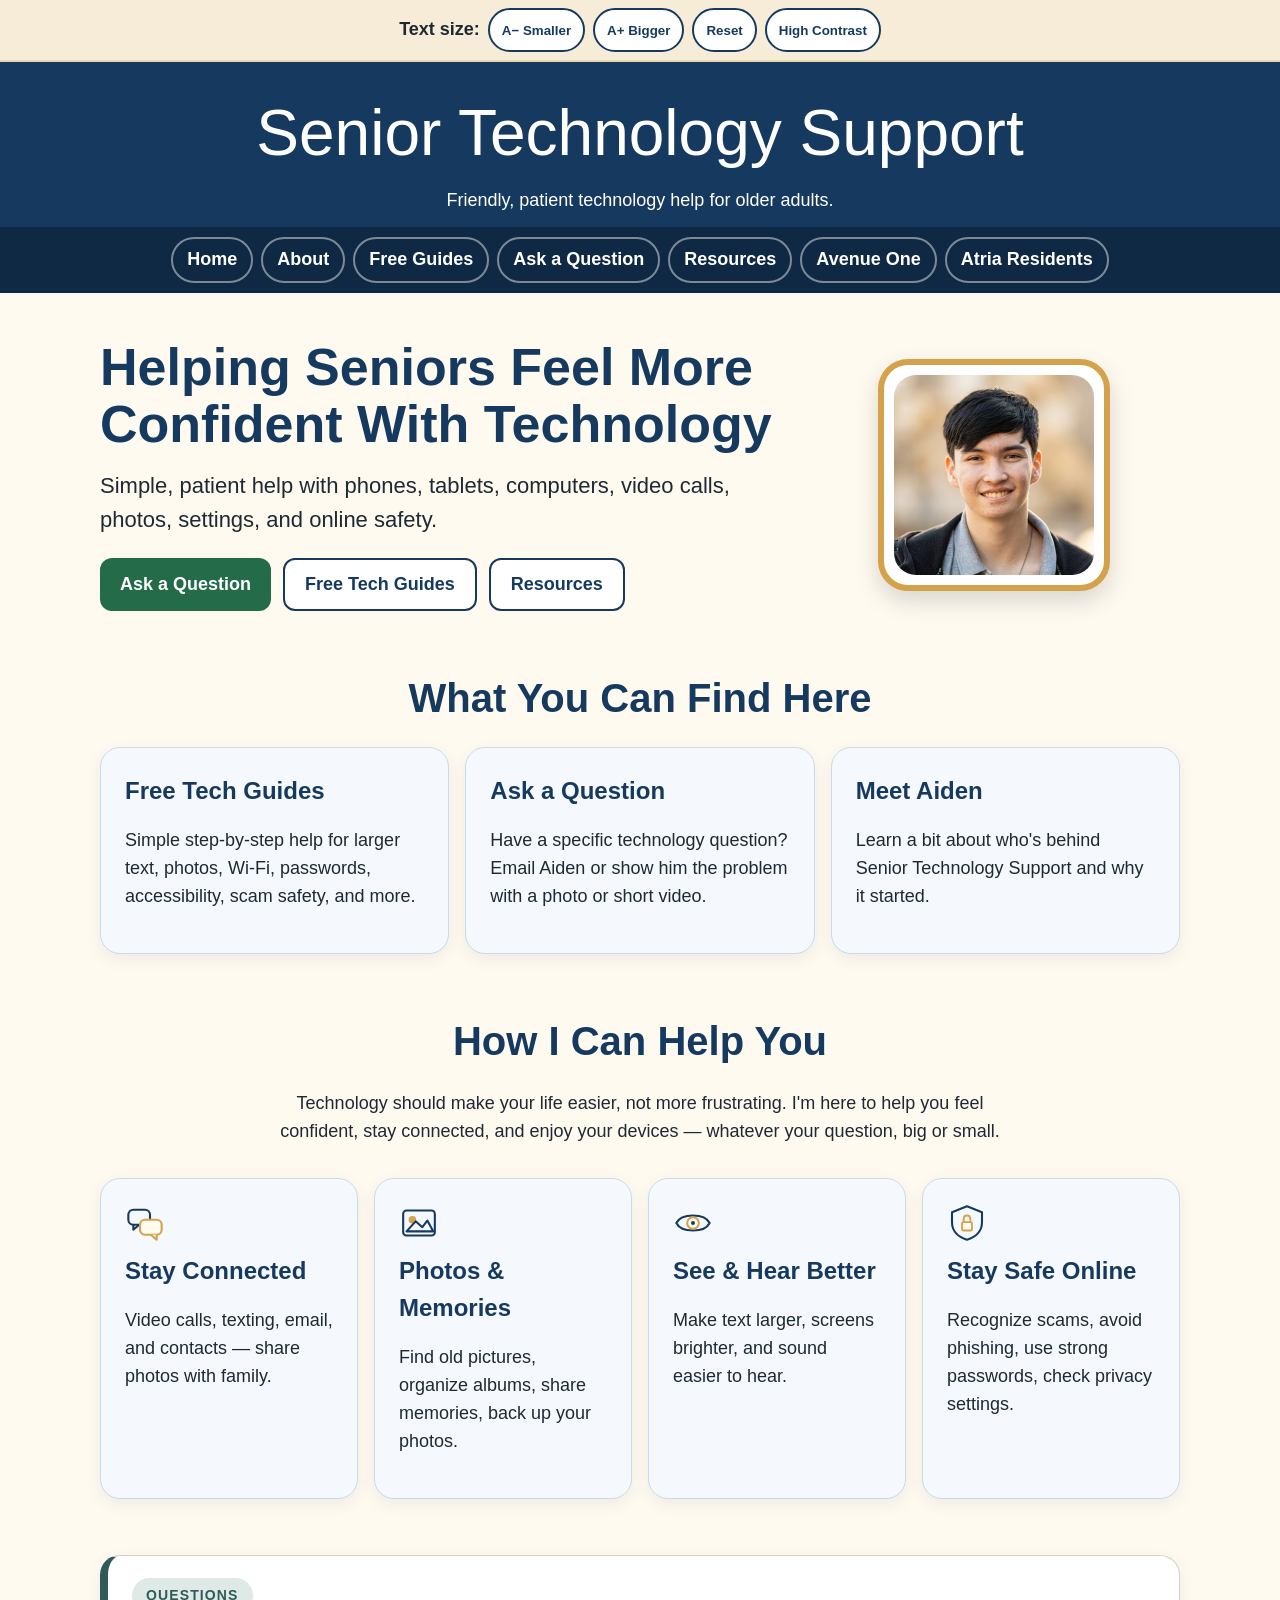
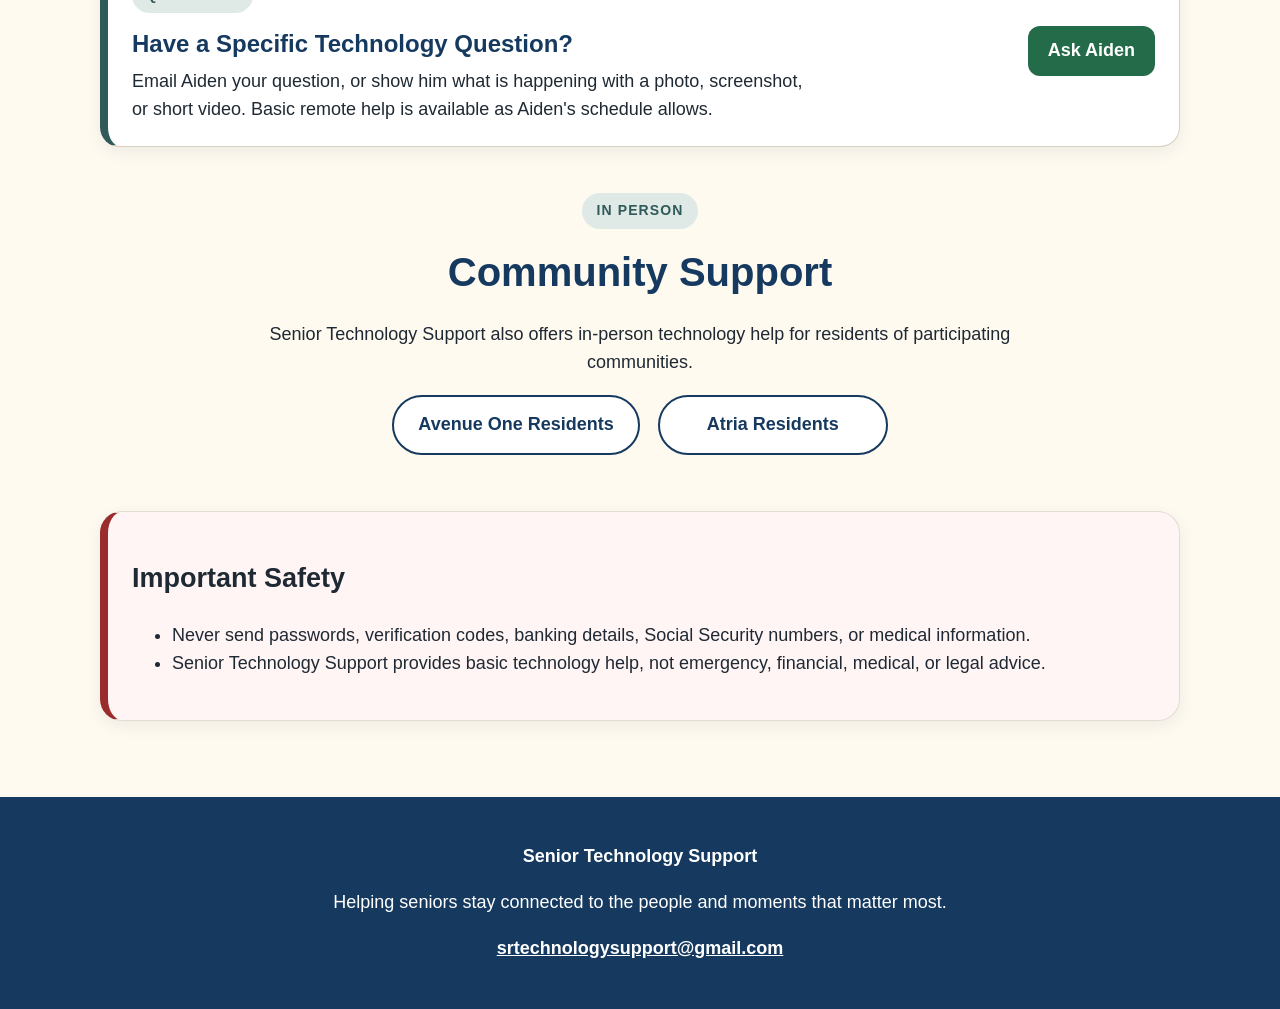
==== commit 6fe82424: "Add files via upload" ====
--- a/index.html
+++ b/index.html
@@ -1,18 +1,26 @@
 <!doctype html><html lang="en"><head><meta charset="utf-8"><meta name="viewport" content="width=device-width,initial-scale=1">
-<title>Home | Senior Technology Support Program</title>
+<title>Home | Senior Technology Support</title>
 <meta name="description" content="Free, friendly technology help for seniors — simple guides, email support, and practical help with phones, tablets, computers, photos, settings, and online safety.">
-<meta property="og:title" content="Senior Technology Support Program — Friendly Tech Help for Seniors">
+<meta property="og:title" content="Senior Technology Support — Friendly Tech Help for Seniors">
 <meta property="og:description" content="Free, friendly technology help for seniors — simple guides for phones, tablets, texting, video calls, and online safety.">
 <meta property="og:type" content="website">
 <meta property="og:url" content="https://seniortechsupport.github.io/index.html">
 <meta property="og:image" content="https://seniortechsupport.github.io/assets/aiden.png">
+<link rel="canonical" href="https://seniortechsupport.github.io/index.html">
+<meta name="twitter:card" content="summary">
+<meta name="twitter:title" content="Senior Technology Support — Friendly Tech Help for Seniors">
+<meta name="twitter:description" content="Free, friendly technology help for seniors — simple guides for phones, tablets, texting, video calls, and online safety.">
+<meta name="twitter:image" content="https://seniortechsupport.github.io/assets/aiden.png">
+<script type="application/ld+json">
+{"@context":"https://schema.org","@type":"Organization","name":"Senior Technology Support","url":"https://seniortechsupport.github.io/","logo":"https://seniortechsupport.github.io/assets/aiden.png","description":"Free, friendly technology help for seniors — simple guides and patient, one-on-one support for phones, tablets, and computers.","email":"srtechnologysupport@gmail.com","areaServed":"San Jose, CA","founder":{"@type":"Person","name":"Aiden O'Neill","affiliation":{"@type":"EducationalOrganization","name":"University Preparatory Academy","address":{"@type":"PostalAddress","addressLocality":"San Jose","addressRegion":"CA"}}}}
+</script>
 <link rel="icon" href="data:image/svg+xml,%3Csvg xmlns='http://www.w3.org/2000/svg' viewBox='0 0 64 64'%3E%3Crect width='64' height='64' rx='14' fill='%23163a5f'/%3E%3Ctext x='32' y='43' font-size='28' font-family='Arial' fill='white' text-anchor='middle' font-weight='700'%3EST%3C/text%3E%3C/svg%3E">
 <link rel="stylesheet" href="assets/style.css"></head><body>
 <a class="skip-link" href="#main-content">Skip to main content</a>
 <div class="accessibility"><strong>Text size:</strong>
 <button onclick="changeTextSize(-1)">A− Smaller</button><button onclick="changeTextSize(1)">A+ Bigger</button><button onclick="resetTextSize()">Reset</button>
 <button id="contrastToggle" onclick="toggleContrast()">High Contrast</button></div>
-<header><div class="brand"><h1>Senior Technology Support Program</h1><p>Friendly, patient technology help for older adults.</p></div>
+<header><div class="brand"><h1>Senior Technology Support</h1><p>Friendly, patient technology help for older adults.</p></div>
 <nav>
 <a href="index.html">Home</a><a href="about.html">About</a><a href="guides.html">Free Guides</a>
 <a href="request-help.html">Ask a Question</a><a href="resources.html">Resources</a><a href="avenue-one/index.html">Avenue One</a><a href="atria/index.html">Atria Residents</a>
@@ -30,7 +38,7 @@
 <section><h2 class="section-title">What You Can Find Here</h2><div class="grid">
 <a class="tile" href="guides.html"><h3>Free Tech Guides</h3><p>Simple step-by-step help for larger text, photos, Wi-Fi, passwords, accessibility, scam safety, and more.</p></a>
 <a class="tile" href="request-help.html"><h3>Ask a Question</h3><p>Have a specific technology question? Email Aiden or show him the problem with a photo or short video.</p></a>
-<a class="tile" href="about.html"><h3>Meet Aiden</h3><p>Learn a bit about who's behind Senior Technology Support Program and why it started.</p></a>
+<a class="tile" href="about.html"><h3>Meet Aiden</h3><p>Learn a bit about who's behind Senior Technology Support and why it started.</p></a>
 </div></section>
 <section id="help"><h2 class="section-title">How I Can Help You</h2>
 <p style="text-align:center;max-width:720px;margin:0 auto">Technology should make your life easier, not more frustrating. I'm here to help you feel confident, stay connected, and enjoy your devices — whatever your question, big or small.</p>
@@ -52,7 +60,7 @@
 <section id="communities" class="inperson-footer-section">
 <div style="text-align:center"><span class="section-kicker">In Person</span></div>
 <h2 class="section-title">Community Support</h2>
-<p style="text-align:center;max-width:760px;margin:0 auto 16px">Senior Technology Support Program also offers in-person technology help for residents of participating communities.</p>
+<p style="text-align:center;max-width:760px;margin:0 auto 16px">Senior Technology Support also offers in-person technology help for residents of participating communities.</p>
 <div class="community-bubble-links">
 <a class="community-bubble" href="avenue-one/index.html">Avenue One Residents</a>
 <a class="community-bubble" href="atria/index.html">Atria Residents</a>
@@ -60,10 +68,10 @@
 </section>
 <section><div class="card safety"><h2>Important Safety</h2><ul>
 <li>Never send passwords, verification codes, banking details, Social Security numbers, or medical information.</li>
-<li>Senior Technology Support Program provides basic technology help, not emergency, financial, medical, or legal advice.</li>
+<li>Senior Technology Support provides basic technology help, not emergency, financial, medical, or legal advice.</li>
 </ul></div></section></div>
 </main>
-<footer><p><strong>Senior Technology Support Program</strong></p>
+<footer><p><strong>Senior Technology Support</strong></p>
 <p>Helping seniors stay connected to the people and moments that matter most.</p>
 <p><a href="mailto:srtechnologysupport@gmail.com">srtechnologysupport@gmail.com</a></p></footer>
 <script src="assets/site.js"></script>
--- a/assets/style.css
+++ b/assets/style.css
@@ -169,7 +169,7 @@
 .past-sessions > details > summary { color: var(--muted); font-size: calc(18px * var(--font-scale)); }
 
 
-/* Shared Senior Technology Support Program refinements */
+/* Shared Senior Technology Support refinements */
 .section-kicker{display:inline-block;background:var(--sage);color:var(--sage-dark);padding:7px 14px;border-radius:999px;font-weight:800;letter-spacing:.08em;text-transform:uppercase;font-size:calc(14px * var(--font-scale));margin-bottom:12px}
 .shared-help-strip{background:#fff;border:1px solid #d9d0c1;border-left:8px solid var(--sage-dark);border-radius:20px;padding:22px 24px;display:flex;align-items:center;justify-content:space-between;gap:20px;flex-wrap:wrap;box-shadow:0 5px 16px rgba(0,0,0,.06)}
 .shared-help-strip h3{color:var(--navy);margin:0 0 6px;font-size:calc(24px * var(--font-scale))}.shared-help-strip p{margin:0;max-width:690px}
